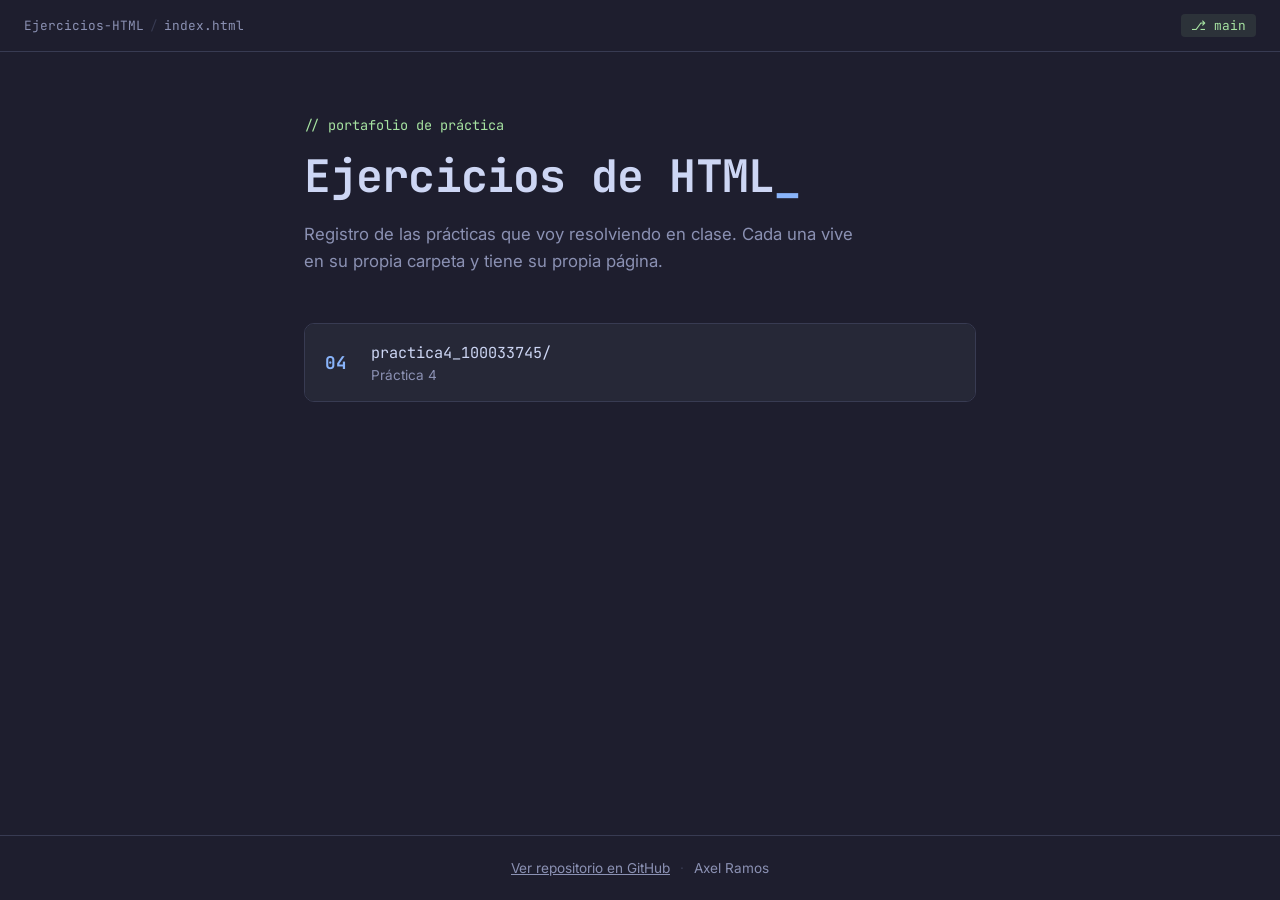
==== index.html @ bdc38fee "chore: actualizar índice de prácticas automáticamente" ====
<!DOCTYPE html>
<html lang="es">
<head>
<meta charset="UTF-8">
<meta name="viewport" content="width=device-width, initial-scale=1.0">
<title>Ejercicios de HTML — Axel Ramos</title>
<link rel="preconnect" href="https://fonts.googleapis.com">
<link rel="preconnect" href="https://fonts.gstatic.com" crossorigin>
<link href="https://fonts.googleapis.com/css2?family=JetBrains+Mono:wght@400;500;700&family=Inter:wght@400;500;600&display=swap" rel="stylesheet">
<style>
  :root {
    --bg: #1e1e2e;
    --surface: #262837;
    --surface-hover: #2c2f42;
    --border: #383b52;
    --text: #cdd6f4;
    --text-muted: #8b91b3;
    --accent-blue: #89b4fa;
    --accent-green: #a6e3a1;
    --mono: 'JetBrains Mono', 'Courier New', monospace;
    --sans: 'Inter', system-ui, -apple-system, sans-serif;
  }

  * { box-sizing: border-box; }

  body {
    margin: 0;
    background: var(--bg);
    color: var(--text);
    font-family: var(--sans);
    min-height: 100vh;
    display: flex;
    flex-direction: column;
  }

  /* Barra superior estilo editor de código */
  .topbar {
    display: flex;
    justify-content: space-between;
    align-items: center;
    padding: 14px 24px;
    border-bottom: 1px solid var(--border);
    font-family: var(--mono);
    font-size: 0.8rem;
    color: var(--text-muted);
  }

  .topbar__path .topbar__sep { color: var(--border); margin: 0 6px; }

  .topbar__branch {
    color: var(--accent-green);
    background: rgba(166, 227, 161, 0.1);
    padding: 3px 10px;
    border-radius: 4px;
  }

  main {
    flex: 1;
    max-width: 720px;
    width: 100%;
    margin: 0 auto;
    padding: 64px 24px 40px;
  }

  .hero__eyebrow {
    font-family: var(--mono);
    color: var(--accent-green);
    font-size: 0.85rem;
    margin: 0 0 12px;
  }

  .hero__title {
    font-family: var(--mono);
    font-weight: 700;
    font-size: clamp(2rem, 6vw, 2.8rem);
    margin: 0 0 16px;
    letter-spacing: -0.02em;
  }

  .cursor {
    color: var(--accent-blue);
    animation: blink 1.1s steps(1) infinite;
  }

  @keyframes blink {
    50% { opacity: 0; }
  }

  .hero__subtitle {
    color: var(--text-muted);
    font-size: 1.05rem;
    line-height: 1.6;
    max-width: 52ch;
    margin: 0 0 48px;
  }

  .tasks__list {
    list-style: none;
    margin: 0;
    padding: 0;
    border: 1px solid var(--border);
    border-radius: 10px;
    overflow: hidden;
  }

  .task + .task { border-top: 1px solid var(--border); }

  .task__link {
    display: flex;
    align-items: center;
    gap: 18px;
    padding: 18px 20px;
    text-decoration: none;
    color: var(--text);
    background: var(--surface);
    transition: background 0.15s ease;
  }

  .task__link:hover,
  .task__link:focus-visible {
    background: var(--surface-hover);
  }

  .task__link:focus-visible {
    outline: 2px solid var(--accent-blue);
    outline-offset: -2px;
  }

  .task__index {
    font-family: var(--mono);
    font-weight: 700;
    font-size: 1.1rem;
    color: var(--accent-blue);
    min-width: 28px;
  }

  .task__body {
    display: flex;
    flex-direction: column;
    gap: 4px;
    flex: 1;
  }

  .task__label {
    font-family: var(--mono);
    font-size: 0.95rem;
    color: var(--text);
  }

  .task__desc {
    font-size: 0.85rem;
    color: var(--text-muted);
  }

  .task__go {
    font-family: var(--mono);
    font-size: 0.8rem;
    color: var(--accent-green);
    opacity: 0;
    transform: translateX(-4px);
    transition: opacity 0.15s ease, transform 0.15s ease;
    white-space: nowrap;
  }

  .task__link:hover .task__go,
  .task__link:focus-visible .task__go {
    opacity: 1;
    transform: translateX(0);
  }

  .footer {
    display: flex;
    justify-content: center;
    gap: 10px;
    align-items: center;
    padding: 24px;
    font-size: 0.85rem;
    color: var(--text-muted);
    border-top: 1px solid var(--border);
  }

  .footer__link { color: var(--text-muted); }
  .footer__link:hover { color: var(--accent-blue); }
  .footer__dot { color: var(--border); }

  @media (prefers-reduced-motion: reduce) {
    .cursor { animation: none; }
  }

  @media (max-width: 480px) {
    .topbar { font-size: 0.7rem; padding: 12px 16px; }
    main { padding: 40px 16px 32px; }
    .task__link { padding: 14px 16px; gap: 12px; }
    .task__go { display: none; }
  }
</style>
</head>
<body>

<header class="topbar">
  <span class="topbar__path">Ejercicios-HTML<span class="topbar__sep">/</span>index.html</span>
  <span class="topbar__branch">⎇ main</span>
</header>

<main>
  <section class="hero">
    <p class="hero__eyebrow">// portafolio de práctica</p>
    <h1 class="hero__title">Ejercicios de HTML<span class="cursor">_</span></h1>
    <p class="hero__subtitle">
      Registro de las prácticas que voy resolviendo en clase. Cada una vive en su propia carpeta y tiene su propia página.
    </p>
  </section>

  <section class="tasks" aria-label="Lista de prácticas">
    <!-- Este bloque se genera automáticamente con scripts/generate-index.js. No lo edites a mano: se sobreescribe con cada push. -->
    <ol class="tasks__list">
      <!-- PRACTICAS:START -->
      <li class="task">
        <a class="task__link" href="practica4_100033745/">
          <span class="task__index">04</span>
          <span class="task__body">
            <span class="task__label">practica4_100033745/</span>
            <span class="task__desc">Práctica 4</span>
          </span>
          <span class="task__go">abrir →</span>
        </a>
      </li>
<!-- PRACTICAS:END -->
    </ol>
  </section>
</main>

<footer class="footer">
  <a class="footer__link" href="https://github.com/axelramos54/Ejercicios-HTML">Ver repositorio en GitHub</a>
  <span class="footer__dot">·</span>
  <span>Axel Ramos</span>
</footer>

</body>
</html>
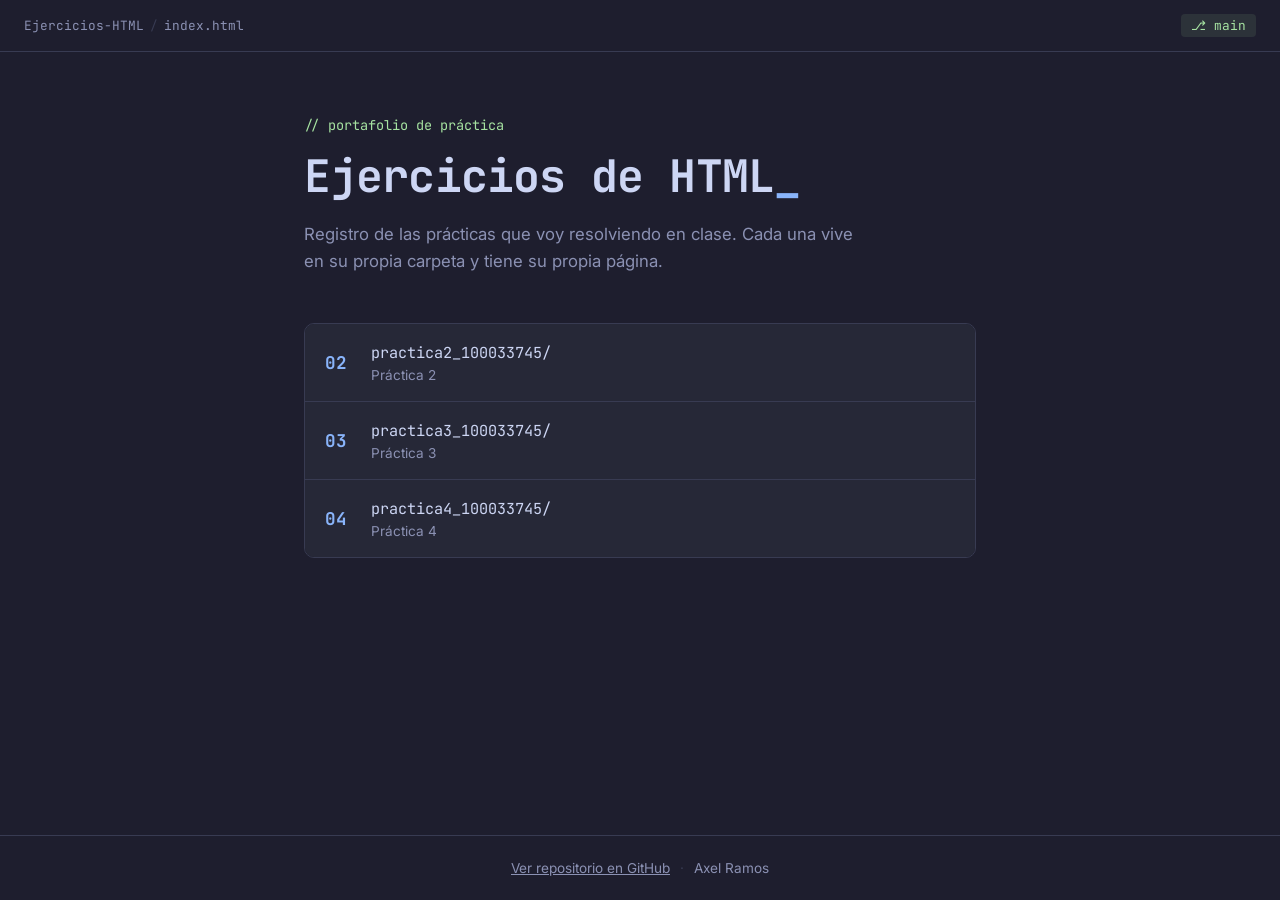
==== commit c6fd16b9: "chore: actualizar índice de prácticas automáticamente" ====
--- a/index.html
+++ b/index.html
@@ -216,6 +216,26 @@
     <ol class="tasks__list">
       <!-- PRACTICAS:START -->
       <li class="task">
+        <a class="task__link" href="practica2_100033745/">
+          <span class="task__index">02</span>
+          <span class="task__body">
+            <span class="task__label">practica2_100033745/</span>
+            <span class="task__desc">Práctica 2</span>
+          </span>
+          <span class="task__go">abrir →</span>
+        </a>
+      </li>
+      <li class="task">
+        <a class="task__link" href="practica3_100033745/">
+          <span class="task__index">03</span>
+          <span class="task__body">
+            <span class="task__label">practica3_100033745/</span>
+            <span class="task__desc">Práctica 3</span>
+          </span>
+          <span class="task__go">abrir →</span>
+        </a>
+      </li>
+      <li class="task">
         <a class="task__link" href="practica4_100033745/">
           <span class="task__index">04</span>
           <span class="task__body">
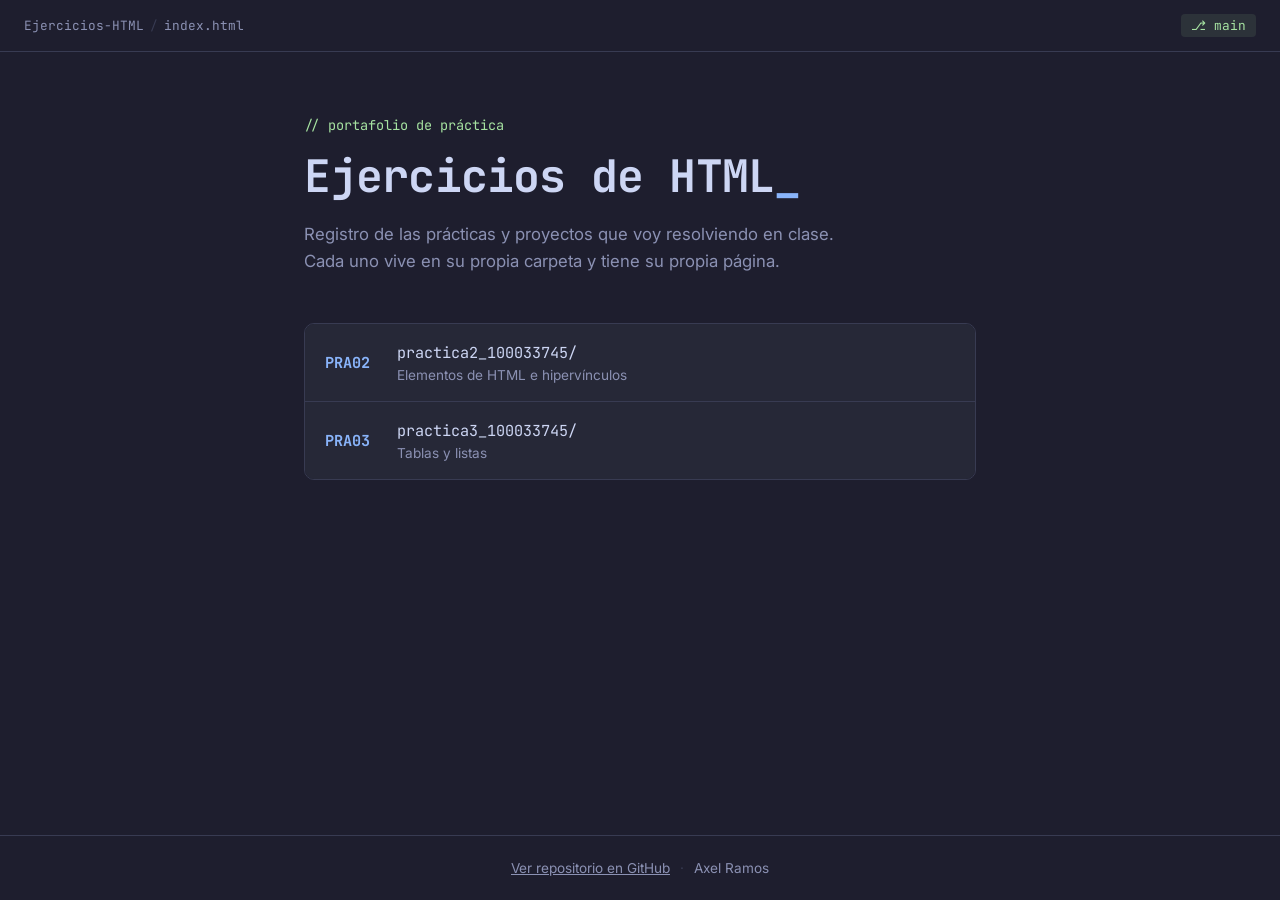
==== commit 84b39f28: "Refine task index styles and update descriptions Updated task index styles and descriptions." ====
--- a/index.html
+++ b/index.html
@@ -129,9 +129,9 @@
   .task__index {
     font-family: var(--mono);
     font-weight: 700;
-    font-size: 1.1rem;
+    font-size: 0.95rem;
     color: var(--accent-blue);
-    min-width: 28px;
+    min-width: 54px;
   }
 
   .task__body {
@@ -207,45 +207,35 @@
     <p class="hero__eyebrow">// portafolio de práctica</p>
     <h1 class="hero__title">Ejercicios de HTML<span class="cursor">_</span></h1>
     <p class="hero__subtitle">
-      Registro de las prácticas que voy resolviendo en clase. Cada una vive en su propia carpeta y tiene su propia página.
+      Registro de las prácticas y proyectos que voy resolviendo en clase. Cada uno vive en su propia carpeta y tiene su propia página.
     </p>
   </section>
 
-  <section class="tasks" aria-label="Lista de prácticas">
+  <section class="tasks" aria-label="Lista de prácticas y proyectos">
     <!-- Este bloque se genera automáticamente con scripts/generate-index.js. No lo edites a mano: se sobreescribe con cada push. -->
     <ol class="tasks__list">
       <!-- PRACTICAS:START -->
       <li class="task">
         <a class="task__link" href="practica2_100033745/">
-          <span class="task__index">02</span>
+          <span class="task__index">PRA02</span>
           <span class="task__body">
             <span class="task__label">practica2_100033745/</span>
-            <span class="task__desc">Práctica 2</span>
+            <span class="task__desc">Elementos de HTML e hipervínculos</span>
           </span>
           <span class="task__go">abrir →</span>
         </a>
       </li>
       <li class="task">
         <a class="task__link" href="practica3_100033745/">
-          <span class="task__index">03</span>
+          <span class="task__index">PRA03</span>
           <span class="task__body">
             <span class="task__label">practica3_100033745/</span>
-            <span class="task__desc">Práctica 3</span>
+            <span class="task__desc">Tablas y listas</span>
           </span>
           <span class="task__go">abrir →</span>
         </a>
       </li>
-      <li class="task">
-        <a class="task__link" href="practica4_100033745/">
-          <span class="task__index">04</span>
-          <span class="task__body">
-            <span class="task__label">practica4_100033745/</span>
-            <span class="task__desc">Práctica 4</span>
-          </span>
-          <span class="task__go">abrir →</span>
-        </a>
-      </li>
-<!-- PRACTICAS:END -->
+      <!-- PRACTICAS:END -->
     </ol>
   </section>
 </main>
@@ -257,4 +247,4 @@
 </footer>
 
 </body>
-</html>+</html>
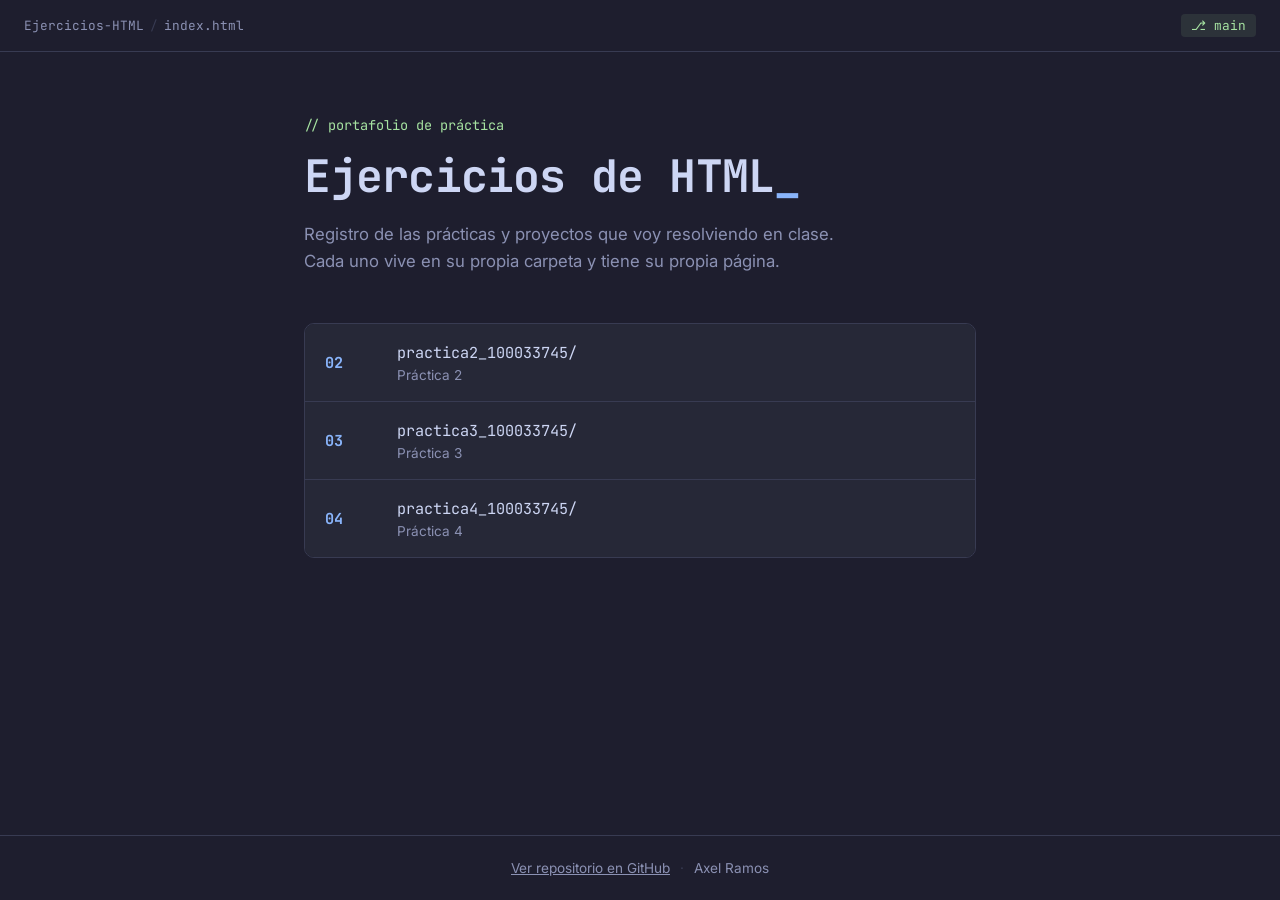
==== commit 3dc61df2: "chore: actualizar índice de prácticas automáticamente" ====
--- a/index.html
+++ b/index.html
@@ -217,25 +217,35 @@
       <!-- PRACTICAS:START -->
       <li class="task">
         <a class="task__link" href="practica2_100033745/">
-          <span class="task__index">PRA02</span>
+          <span class="task__index">02</span>
           <span class="task__body">
             <span class="task__label">practica2_100033745/</span>
-            <span class="task__desc">Elementos de HTML e hipervínculos</span>
+            <span class="task__desc">Práctica 2</span>
           </span>
           <span class="task__go">abrir →</span>
         </a>
       </li>
       <li class="task">
         <a class="task__link" href="practica3_100033745/">
-          <span class="task__index">PRA03</span>
+          <span class="task__index">03</span>
           <span class="task__body">
             <span class="task__label">practica3_100033745/</span>
-            <span class="task__desc">Tablas y listas</span>
+            <span class="task__desc">Práctica 3</span>
           </span>
           <span class="task__go">abrir →</span>
         </a>
       </li>
-      <!-- PRACTICAS:END -->
+      <li class="task">
+        <a class="task__link" href="practica4_100033745/">
+          <span class="task__index">04</span>
+          <span class="task__body">
+            <span class="task__label">practica4_100033745/</span>
+            <span class="task__desc">Práctica 4</span>
+          </span>
+          <span class="task__go">abrir →</span>
+        </a>
+      </li>
+<!-- PRACTICAS:END -->
     </ol>
   </section>
 </main>
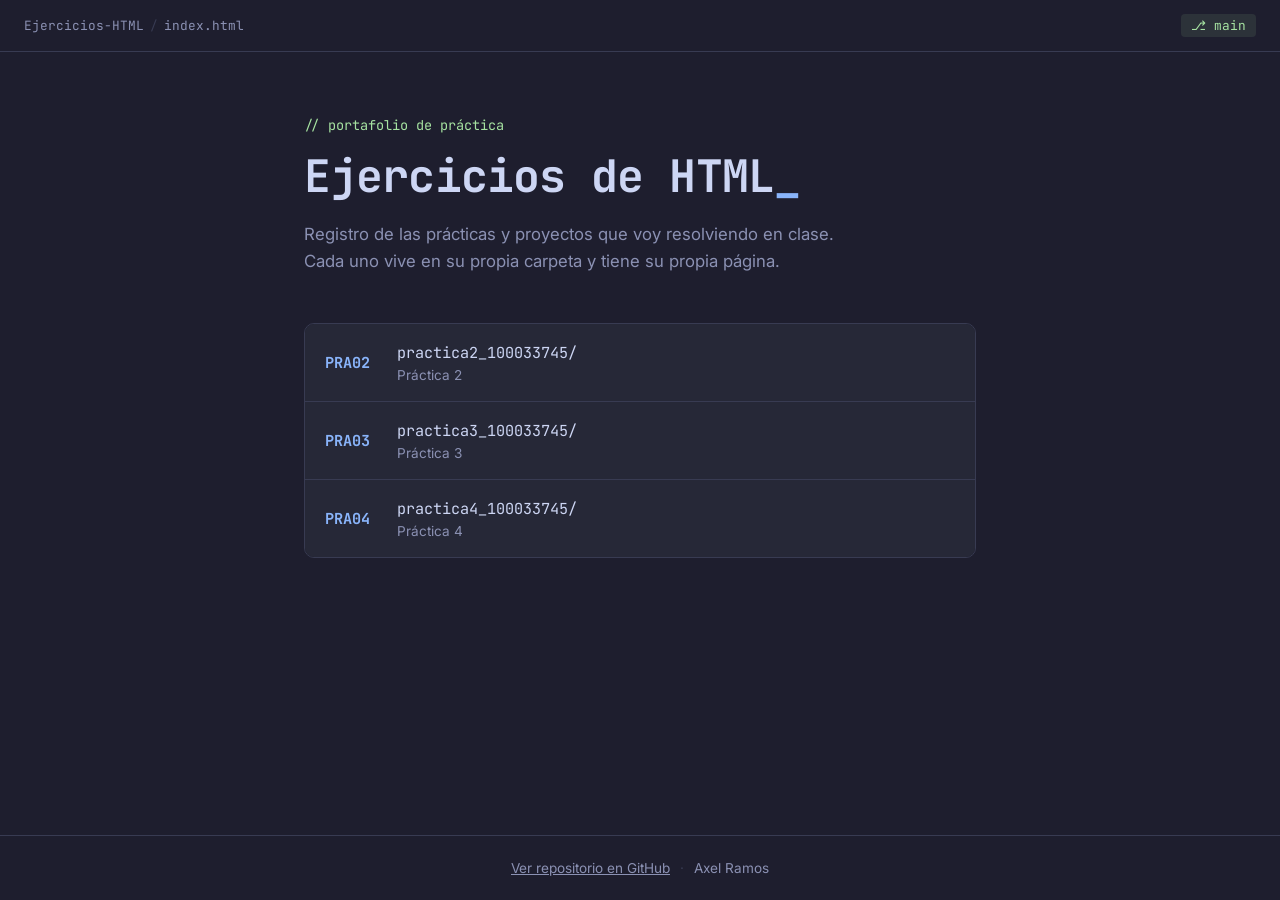
==== commit 3bce2877: "chore: actualizar índice de prácticas automáticamente" ====
--- a/index.html
+++ b/index.html
@@ -217,7 +217,7 @@
       <!-- PRACTICAS:START -->
       <li class="task">
         <a class="task__link" href="practica2_100033745/">
-          <span class="task__index">02</span>
+          <span class="task__index">PRA02</span>
           <span class="task__body">
             <span class="task__label">practica2_100033745/</span>
             <span class="task__desc">Práctica 2</span>
@@ -227,7 +227,7 @@
       </li>
       <li class="task">
         <a class="task__link" href="practica3_100033745/">
-          <span class="task__index">03</span>
+          <span class="task__index">PRA03</span>
           <span class="task__body">
             <span class="task__label">practica3_100033745/</span>
             <span class="task__desc">Práctica 3</span>
@@ -237,7 +237,7 @@
       </li>
       <li class="task">
         <a class="task__link" href="practica4_100033745/">
-          <span class="task__index">04</span>
+          <span class="task__index">PRA04</span>
           <span class="task__body">
             <span class="task__label">practica4_100033745/</span>
             <span class="task__desc">Práctica 4</span>
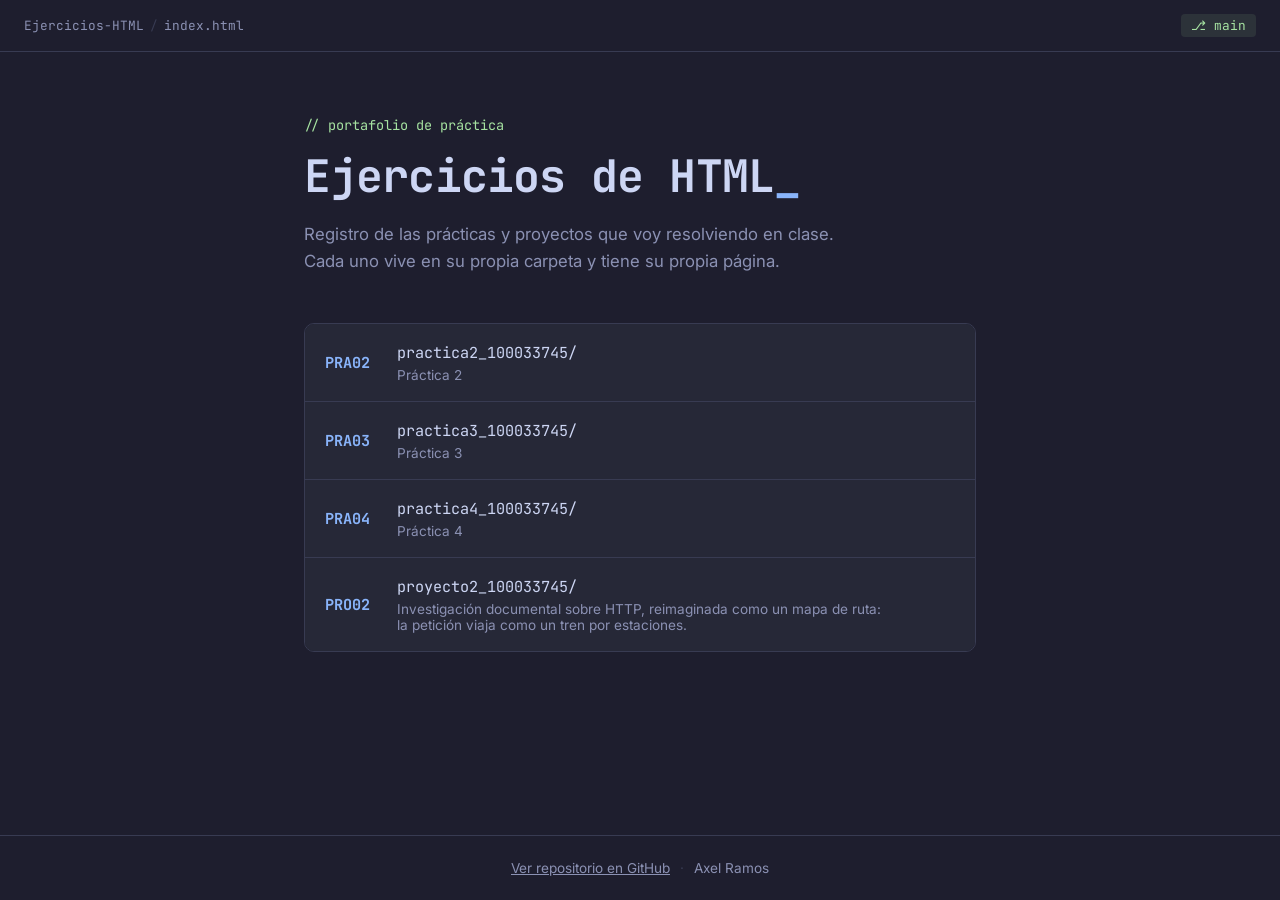
==== commit e91352e1: "chore: actualizar índice de prácticas automáticamente" ====
--- a/index.html
+++ b/index.html
@@ -245,6 +245,16 @@
           <span class="task__go">abrir →</span>
         </a>
       </li>
+      <li class="task">
+        <a class="task__link" href="proyecto2_100033745/">
+          <span class="task__index">PRO02</span>
+          <span class="task__body">
+            <span class="task__label">proyecto2_100033745/</span>
+            <span class="task__desc">Investigación documental sobre HTTP, reimaginada como un mapa de ruta: la petición viaja como un tren por estaciones.</span>
+          </span>
+          <span class="task__go">abrir →</span>
+        </a>
+      </li>
 <!-- PRACTICAS:END -->
     </ol>
   </section>
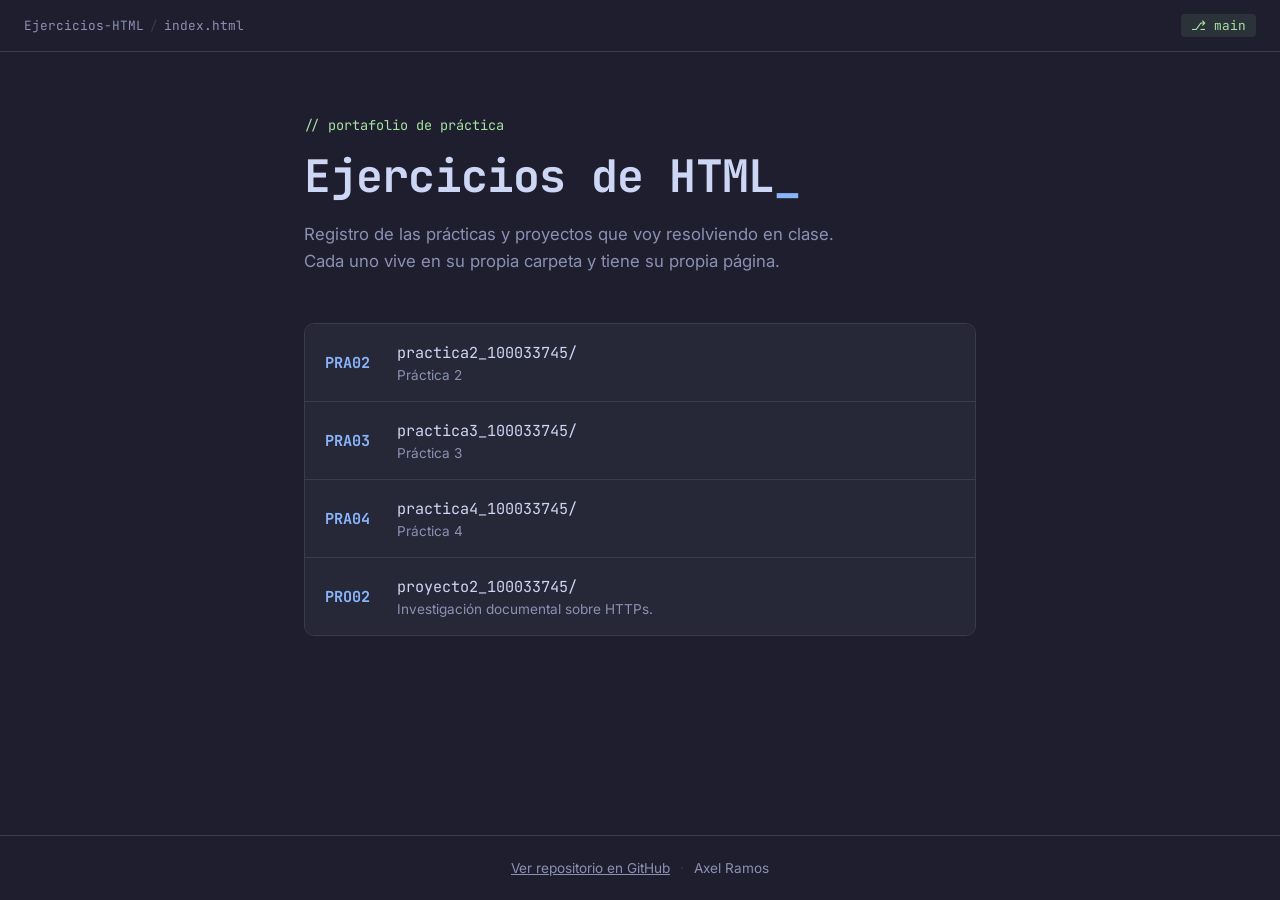
==== commit 404cd0d4: "chore: actualizar índice de prácticas automáticamente" ====
--- a/index.html
+++ b/index.html
@@ -250,7 +250,7 @@
           <span class="task__index">PRO02</span>
           <span class="task__body">
             <span class="task__label">proyecto2_100033745/</span>
-            <span class="task__desc">Investigación documental sobre HTTP, reimaginada como un mapa de ruta: la petición viaja como un tren por estaciones.</span>
+            <span class="task__desc">Investigación documental sobre HTTPs.</span>
           </span>
           <span class="task__go">abrir →</span>
         </a>
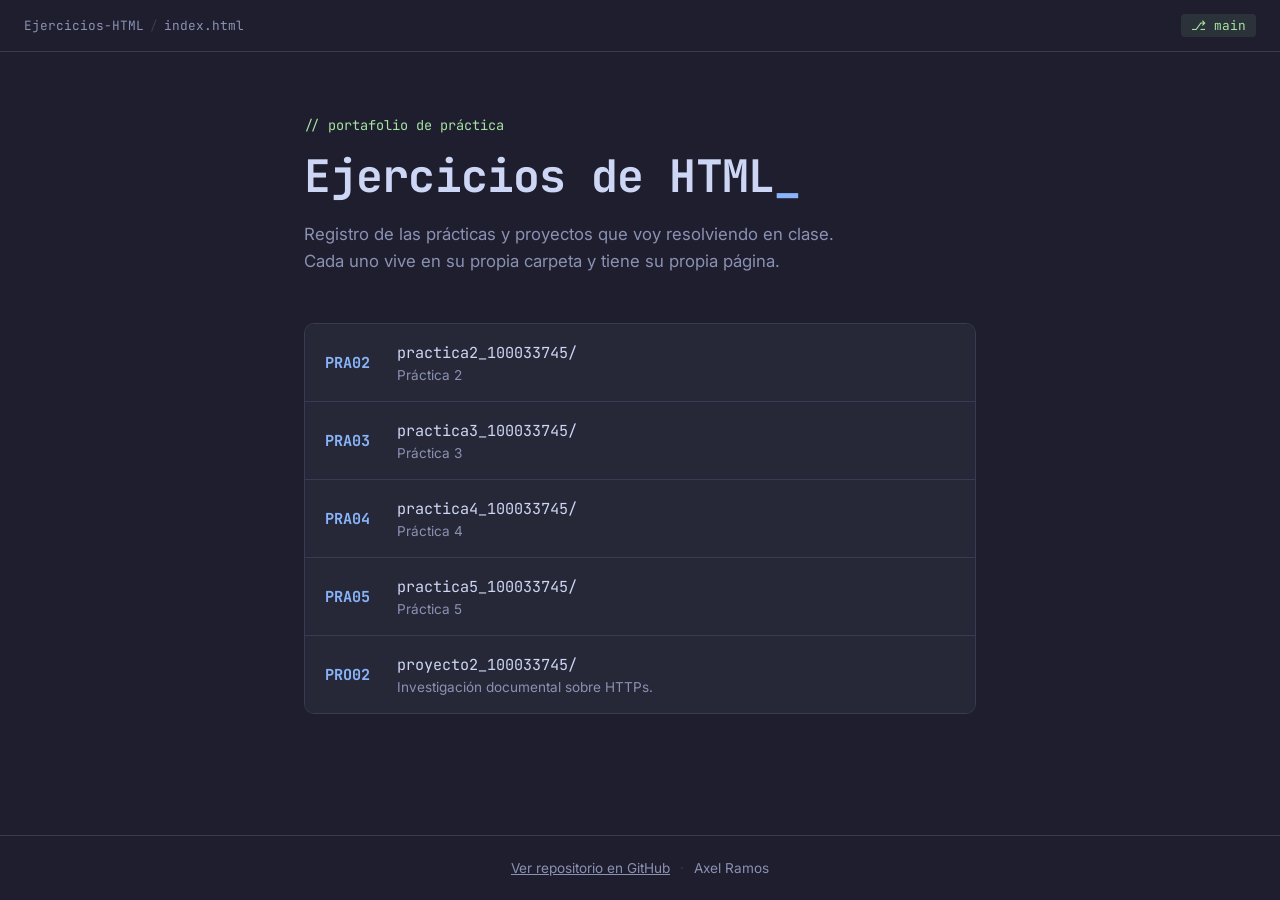
==== commit 450c8205: "chore: actualizar índice de prácticas automáticamente" ====
--- a/index.html
+++ b/index.html
@@ -246,6 +246,16 @@
         </a>
       </li>
       <li class="task">
+        <a class="task__link" href="practica5_100033745/">
+          <span class="task__index">PRA05</span>
+          <span class="task__body">
+            <span class="task__label">practica5_100033745/</span>
+            <span class="task__desc">Práctica 5</span>
+          </span>
+          <span class="task__go">abrir →</span>
+        </a>
+      </li>
+      <li class="task">
         <a class="task__link" href="proyecto2_100033745/">
           <span class="task__index">PRO02</span>
           <span class="task__body">
